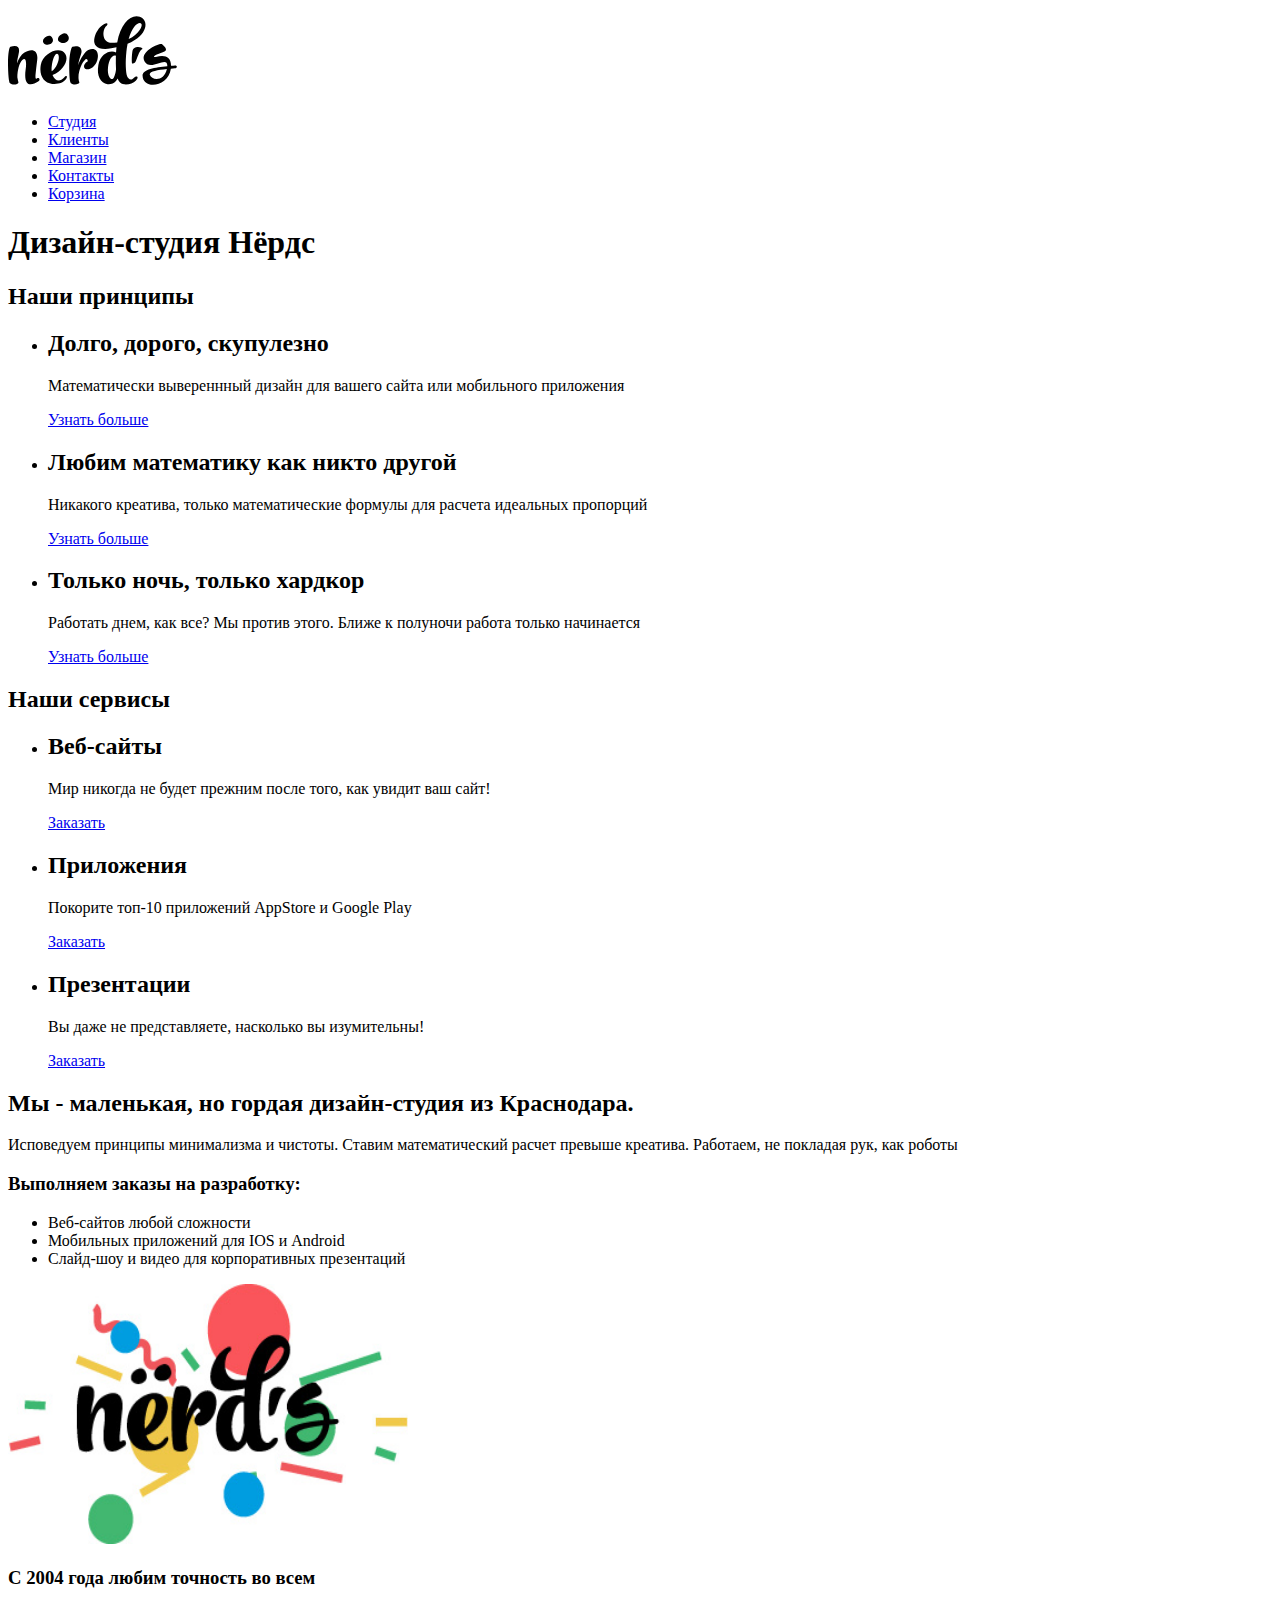
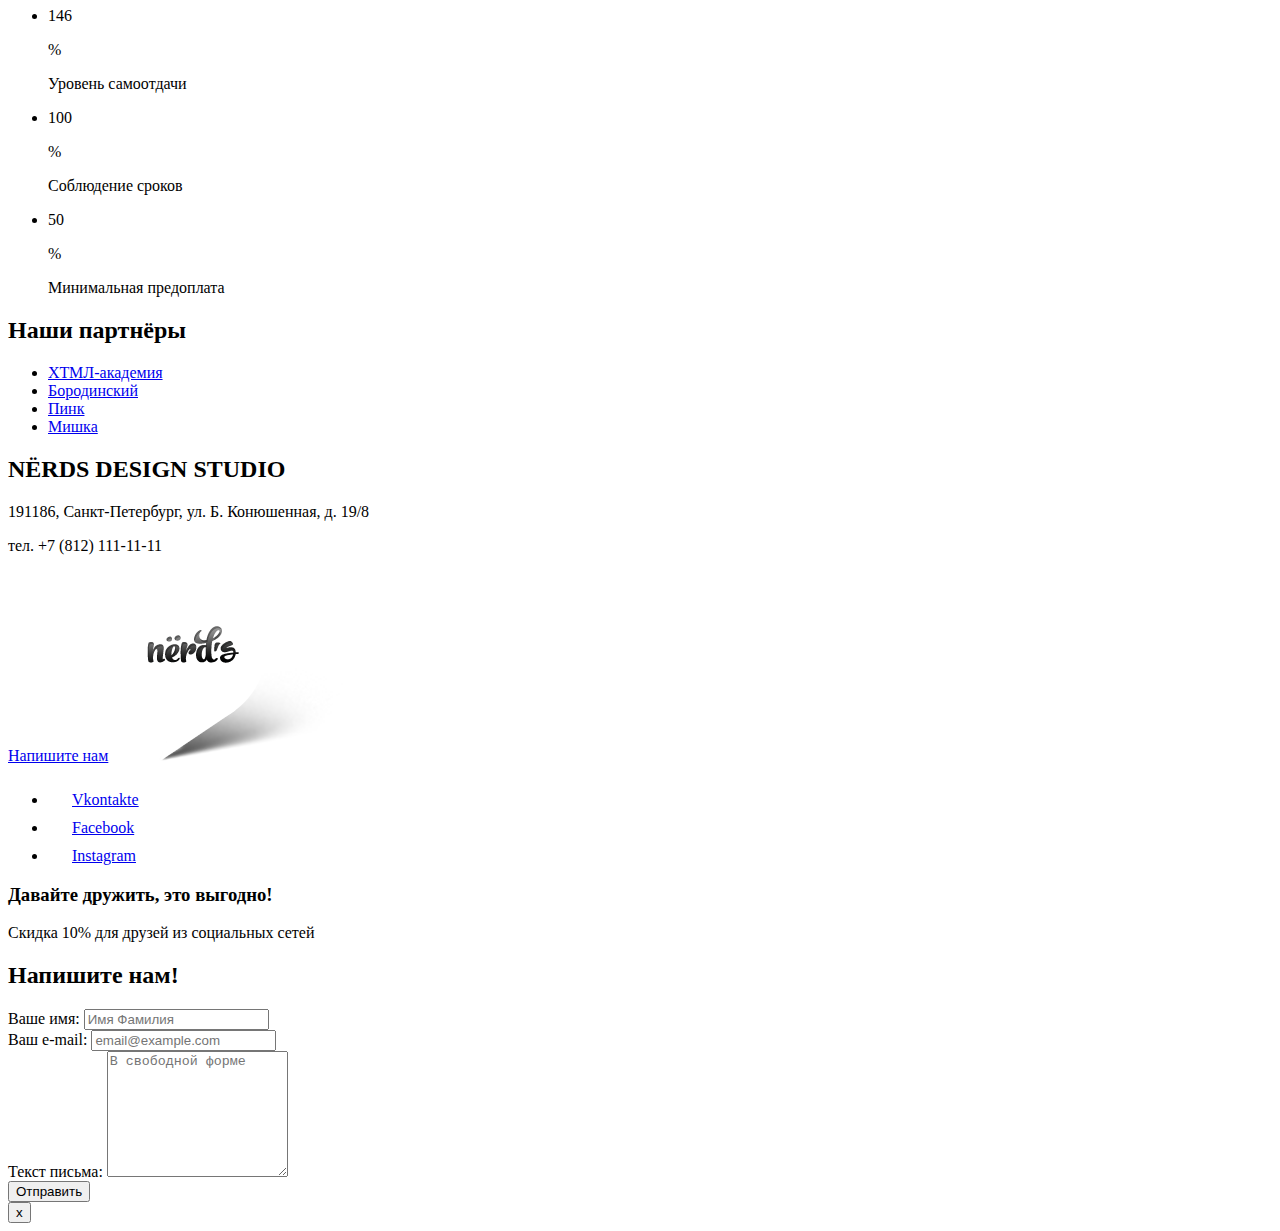
==== source/index.html @ ccac2519 "индекс - хтмл" ====
<!DOCTYPE html>
<html lang="ru">

  <head>
    <meta charset="utf-8">
    <title>Nerds</title>
    <link rel="preconnect" href="https://fonts.gstatic.com">
    <link href="https://fonts.googleapis.com/css2?family=Roboto:wght@400;700&display=swap" rel="stylesheet">

    <!--     <link href="css/normalize.css" rel="stylesheet">
    <link href="css/style.css" rel="stylesheet">  -->
  </head>

  <body>
    <header class="main-header">
      <a class="main-logo">
        <img src="img/svg/nerds-logo.svg" width="169" height="85" alt="Логотип «Техномарт»">
      </a>
      <nav>
        <ul class="site-navigation">
          <li>
            <a href="#">Студия</a>
          </li>
          <li>
            <a href="#">Клиенты</a>
          </li>
          <li>
            <a href="catalog.html">Магазин</a>
          </li>
          <li>
            <a href="#">Контакты</a>
          </li>
          <li>
            <a href="#">Корзина</a>
          </li>
        </ul>
      </nav>
    </header>

    <main>
      <h1 class="visually-hidden">Дизайн-студия Нёрдс</h1>

      <section class="main-info-slider">
        <h2 class="visually-hidden">Наши принципы</h2>
        <ul>
          <li>
            <h2>Долго, дорого, скупулезно</h2>
            <p>Математически вывереннный дизайн для вашего сайта или мобильного приложения</p>
            <a href="#" class="button">Узнать больше</a>
          </li>
          <li>
            <h2>Любим математику как никто другой</h2>
            <p>Никакого креатива, только математические формулы для расчета идеальных пропорций</p>
            <a href="#" class="button">Узнать больше</a>
          </li>
          <li>
            <h2>Только ночь, только хардкор</h2>
            <p>Работать днем, как все? Мы против этого. Ближе к полуночи работа только начинается</p>
            <a href="#" class="button">Узнать больше</a>
          </li>
        </ul>
      </section>

      <section class="services">
        <h2 class="visually-hidden">Наши сервисы</h2>
        <ul class="services-list">
          <li>
            <h2>Веб-сайты</h2>
            <p>Мир никогда не будет прежним после того, как увидит ваш сайт!</p>
            <a href="#">Заказать</a>
          </li>
          <li>
            <h2>Приложения</h2>
            <p>Покорите топ-10 приложений AppStore и Google Play</p>
            <a href="#">Заказать</a>
          </li>
          <li>
            <h2>Презентации</h2>
            <p>Вы даже не представляете, насколько вы изумительны!</p>
            <a href="#">Заказать</a>
          </li>
        </ul>
      </section>

      <section class="about-us">
        <h2>Мы - маленькая, но гордая дизайн-студия из Краснодара.</h2>
        <p>Исповедуем принципы минимализма и чистоты. Ставим математический расчет превыше креатива. Работаем, не
          покладая рук, как роботы</p>
        <h3>Выполняем заказы на разработку:</h3>
        <ul class="about-us-list">
          <li>
            Веб-сайтов любой сложности
          </li>
          <li>
            Мобильных приложений для IOS и Android
          </li>
          <li>
            Слайд-шоу и видео для корпоративных презентаций
          </li>
        </ul>
        <img src="img/nerds-illustration.png" width="400" height="260" alt="Логотип «Нёрдс»">
        <h3>С 2004 года любим точность во всем</h3>
        <ul>
          <li>
            <p>146</p>
            <span>%</span>
            <p>Уровень самоотдачи</p>
          </li>
          <li>
            <p>100</p>
            <span>%</span>
            <p>Соблюдение сроков</p>
          </li>
          <li>
            <p>50</p>
            <span>%</span>
            <p>Минимальная предоплата</p>
          </li>
        </ul>
      </section>

      <section class="partners">
        <h2 class="visually-hidden">Наши партнёры</h2>
        <ul>
          <li>
            <a href="#">ХТМЛ-академия</a>
          </li>
          <li>
            <a href="#">Бородинский</a>
          </li>
          <li>
            <a href="#">Пинк</a>
          </li>
          <li>
            <a href="#">Мишка</a>
          </li>
        </ul>
      </section>

    </main>

    <footer class="main-footer">
      <h2>NЁRDS DESIGN STUDIO </h2>
      <p>191186, Санкт-Петербург, ул. Б. Конюшенная, д. 19/8 </p>
      <p>тел. +7 (812) 111-11-11</p>
      <a href="#" class="button">Напишите нам</a>
      <img src="img/map-marker.png" alt="Мы здесь">
      <ul class="footer-links">
        <li>
          <a class="link-vk" href="#" aria-label="Вконтакте"><img src="img/svg/vk-icon.svg" width="24" height="24"
              alt="Vkontakte"><span class="visually-hidden">Vkontakte</span></a>
        </li>
        <li>
          <a class="link-fb" href="#" aria-label="Фейсбук"><img src="img/svg/fb-icon.svg" width="24" height="24"
              alt="Facebook"><span class="visually-hidden">Facebook</span></a>
        </li>
        <li>
          <a class="link-in" href="#" aria-label="Инстаграмм"><img src="img/svg/insta-icon.svg" width="24" height="24"
              alt="Instagram"><span class="visually-hidden">Instagram</span></a>
        </li>
      </ul>
      <h3>Давайте дружить, это выгодно!</h3>
      <p>Скидка 10% для друзей из социальных сетей</p>
    </footer>

    <section class="modal write-us">
      <h2 class="visually-hidden">Напишите нам!</h2>
      <form action="#" method="post">
        <div class="write-us-form">
          <div class="write-us-field">
            <label for="field-name">Ваше имя:</label>
            <input type="text" id="field-name" name="your_name" placeholder="Имя Фамилия" required>
          </div>
          <div class="write-us-field">
            <label for="field-email">Ваш e-mail:</label>
            <input type="text" id="field-email" name="your_email" placeholder="email@example.com" required>
          </div>
          <div class="write-us-field-3">
            <label for="field-comment">Текст письма:</label>
            <textarea name="field-comment" id="field-comment" rows="8" placeholder="В свободной форме"></textarea>
          </div>
          <div class="write-us-bottom">
            <button class="button" type="submit">Отправить</button>
          </div>
        </div>
      </form>
      <button class="button-close" type="button" aria-label="Закрыть">x</button>
    </section>

  </body>

</html>
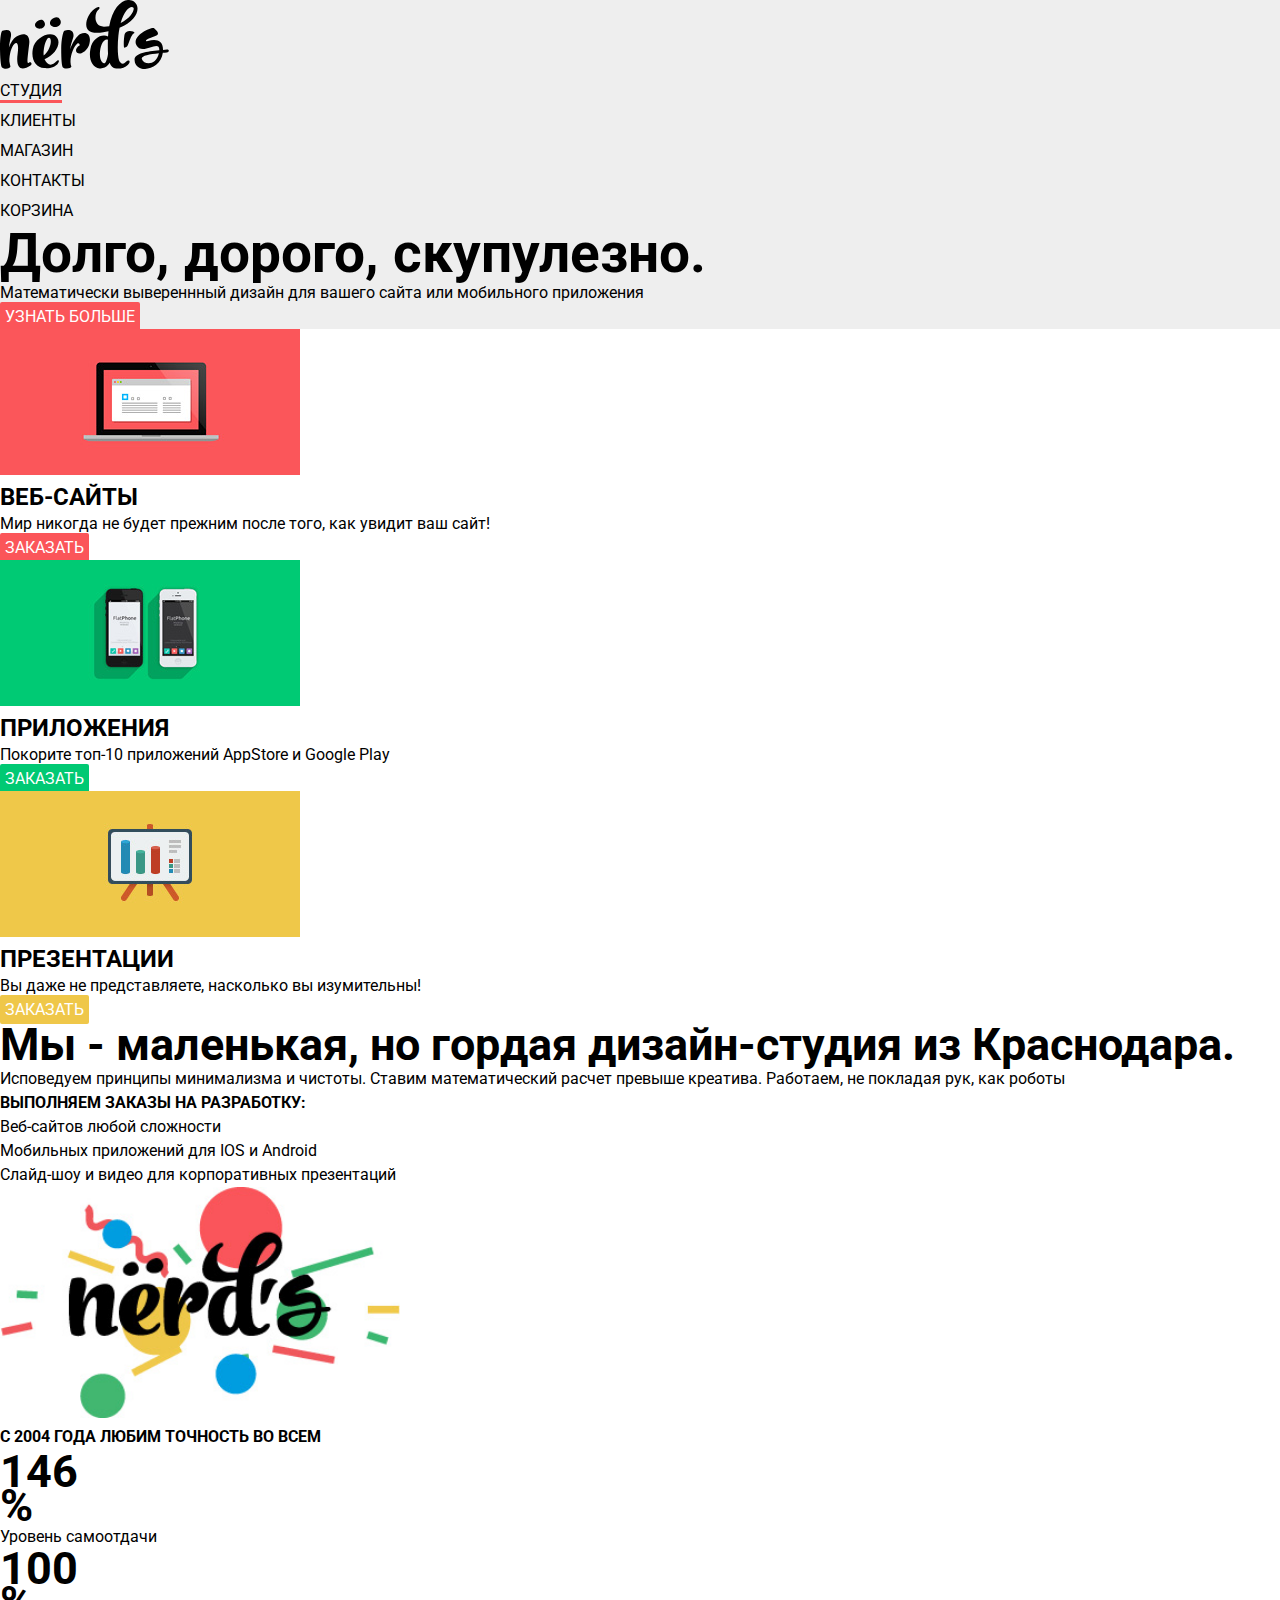
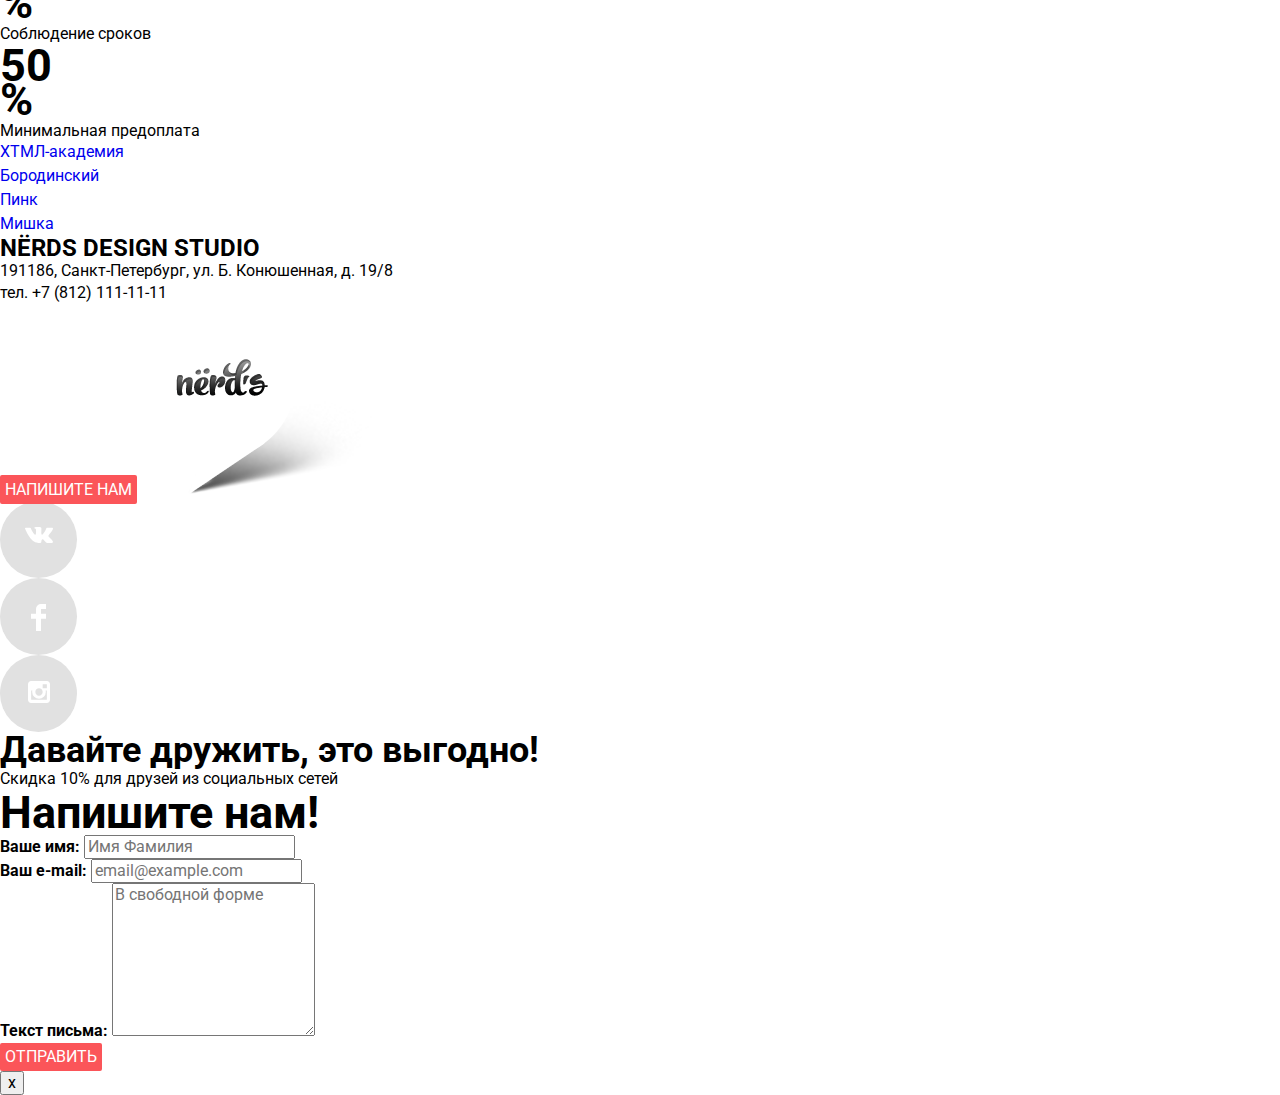
==== commit 431b8f36: "шрифты" ====
--- a/source/index.html
+++ b/source/index.html
@@ -7,19 +7,19 @@
     <link rel="preconnect" href="https://fonts.gstatic.com">
     <link href="https://fonts.googleapis.com/css2?family=Roboto:wght@400;700&display=swap" rel="stylesheet">
 
-    <!--     <link href="css/normalize.css" rel="stylesheet">
-    <link href="css/style.css" rel="stylesheet">  -->
+    <link href="css/normalize.css" rel="stylesheet">
+    <link href="css/style.css" rel="stylesheet">
   </head>
 
   <body>
     <header class="main-header">
-      <a class="main-logo">
-        <img src="img/svg/nerds-logo.svg" width="169" height="85" alt="Логотип «Техномарт»">
+      <a class="main-logo" href="#">
+        <img src="img/svg/nerds-logo.svg" width="169" height="85" alt="Логотип Нёрдс">
       </a>
       <nav>
         <ul class="site-navigation">
           <li>
-            <a href="#">Студия</a>
+            <a class="main-page" href="#">Студия</a>
           </li>
           <li>
             <a href="#">Клиенты</a>
@@ -42,19 +42,19 @@
 
       <section class="main-info-slider">
         <h2 class="visually-hidden">Наши принципы</h2>
-        <ul>
-          <li>
-            <h2>Долго, дорого, скупулезно</h2>
+        <ul class="slider-list">
+          <li class="slide-1">
+            <h3>Долго, дорого, скупулезно.</h3>
             <p>Математически вывереннный дизайн для вашего сайта или мобильного приложения</p>
             <a href="#" class="button">Узнать больше</a>
           </li>
-          <li>
-            <h2>Любим математику как никто другой</h2>
+          <li class="slide-2">
+            <h3>Любим математику как никто другой</h3>
             <p>Никакого креатива, только математические формулы для расчета идеальных пропорций</p>
             <a href="#" class="button">Узнать больше</a>
           </li>
-          <li>
-            <h2>Только ночь, только хардкор</h2>
+          <li class="slide-3">
+            <h3>Только ночь, только хардкор</h3>
             <p>Работать днем, как все? Мы против этого. Ближе к полуночи работа только начинается</p>
             <a href="#" class="button">Узнать больше</a>
           </li>
@@ -65,19 +65,22 @@
         <h2 class="visually-hidden">Наши сервисы</h2>
         <ul class="services-list">
           <li>
-            <h2>Веб-сайты</h2>
+            <img src="img/illustration-red.png" width="300" height="146" alt="Веб-сайты">
+            <h3>Веб-сайты</h3>
             <p>Мир никогда не будет прежним после того, как увидит ваш сайт!</p>
-            <a href="#">Заказать</a>
+            <a class="button" href="#">Заказать</a>
           </li>
           <li>
-            <h2>Приложения</h2>
+            <img src="img/illustration-green.png" width="300" height="146" alt="Приложения">
+            <h3>Приложения</h3>
             <p>Покорите топ-10 приложений AppStore и Google Play</p>
-            <a href="#">Заказать</a>
+            <a class="button button-green" href="#">Заказать</a>
           </li>
           <li>
-            <h2>Презентации</h2>
+            <img src="img/illustration-yellow.png" width="300" height="146" alt="Презентации">
+            <h3>Презентации</h3>
             <p>Вы даже не представляете, насколько вы изумительны!</p>
-            <a href="#">Заказать</a>
+            <a class="button button-yellow" href="#">Заказать</a>
           </li>
         </ul>
       </section>
@@ -100,19 +103,19 @@
         </ul>
         <img src="img/nerds-illustration.png" width="400" height="260" alt="Логотип «Нёрдс»">
         <h3>С 2004 года любим точность во всем</h3>
-        <ul>
+        <ul class="principles">
           <li>
-            <p>146</p>
+            <h4>146</h4>
             <span>%</span>
             <p>Уровень самоотдачи</p>
           </li>
           <li>
-            <p>100</p>
+            <h4>100</h4>
             <span>%</span>
             <p>Соблюдение сроков</p>
           </li>
           <li>
-            <p>50</p>
+            <h4>50</h4>
             <span>%</span>
             <p>Минимальная предоплата</p>
           </li>
@@ -121,7 +124,7 @@
 
       <section class="partners">
         <h2 class="visually-hidden">Наши партнёры</h2>
-        <ul>
+        <ul class="partners-list">
           <li>
             <a href="#">ХТМЛ-академия</a>
           </li>
@@ -147,15 +150,15 @@
       <img src="img/map-marker.png" alt="Мы здесь">
       <ul class="footer-links">
         <li>
-          <a class="link-vk" href="#" aria-label="Вконтакте"><img src="img/svg/vk-icon.svg" width="24" height="24"
+          <a class="link-vk" href="#" aria-label="Вконтакте"><img src="img/svg/vk-icon.svg" width="28" height="16"
               alt="Vkontakte"><span class="visually-hidden">Vkontakte</span></a>
         </li>
         <li>
-          <a class="link-fb" href="#" aria-label="Фейсбук"><img src="img/svg/fb-icon.svg" width="24" height="24"
+          <a class="link-fb" href="#" aria-label="Фейсбук"><img src="img/svg/fb-icon.svg" width="15" height="23"
               alt="Facebook"><span class="visually-hidden">Facebook</span></a>
         </li>
         <li>
-          <a class="link-in" href="#" aria-label="Инстаграмм"><img src="img/svg/insta-icon.svg" width="24" height="24"
+          <a class="link-in" href="#" aria-label="Инстаграмм"><img src="img/svg/insta-icon.svg" width="22" height="22"
               alt="Instagram"><span class="visually-hidden">Instagram</span></a>
         </li>
       </ul>
@@ -164,7 +167,7 @@
     </footer>
 
     <section class="modal write-us">
-      <h2 class="visually-hidden">Напишите нам!</h2>
+      <h2>Напишите нам!</h2>
       <form action="#" method="post">
         <div class="write-us-form">
           <div class="write-us-field">
--- a/source/css/style.css
+++ b/source/css/style.css
@@ -0,0 +1,311 @@
+body {
+  margin: 0;
+  padding: 0;
+
+  font-family: "Roboto", Arial, sans-serif;
+  font-weight: normal;
+  font-size: 16px;
+  line-height: 24px;
+  color: #000000;
+
+  background-color: #ffffff;
+}
+
+a {
+  text-decoration: none;
+}
+
+img {
+  max-width: 100%;
+  height: auto;
+}
+
+ul,
+li,
+h1,
+h2,
+h3,
+h4,
+p {
+  margin: 0;
+  padding: 0;
+  /* ибо в жопу  */
+}
+
+.button {
+  font: inherit;
+  font-size: 16px;
+  line-height: 18px;
+  text-align: center;
+  vertical-align: middle;
+  text-transform: uppercase;
+
+  color: #ffffff;
+  background-color: #fb5559;
+
+  border: none;
+  border-radius: 2px;
+  cursor: pointer;
+
+  padding: 5px; /* якорь: убрать? */
+}
+
+.button-green {
+  background-color: #00c973;
+}
+
+.button-yellow {
+  background-color: #efc749;
+}
+
+.visually-hidden:not(:focus):not(:active),
+input[type="checkbox"].visually-hidden,
+input[type="radio"].visually-hidden {
+  position: absolute;
+
+  width: 1px;
+  height: 1px;
+  margin: -1px;
+  padding: 0;
+  overflow: hidden;
+
+  white-space: nowrap;
+
+  border: 0;
+
+  clip: rect(0 0 0 0);
+  clip-path: inset(100%);
+}
+
+/* header */
+
+.main-header,
+.main-info-slider {
+  background-color: #eeeeee;
+}
+
+.site-navigation {
+  /* font-weight: bold; */
+  line-height: 30px;
+  text-transform: uppercase;
+
+  list-style: none;
+}
+
+.main-page {
+  border-bottom: 3px solid #fb565a;
+}
+
+.catalog-page {
+  border-bottom: 3px solid #fb565a;
+}
+
+.site-navigation a {
+  color: #000000;
+}
+
+.site-navigation a:hover {
+  color: #fb565a;
+}
+
+.site-navigation a:active {
+  color: #a6a6a6;
+}
+
+.site-navigation a:focus {
+  outline: none;
+  border-bottom: 3px solid #fb565a;
+}
+
+/* end header */
+
+/* slider */
+
+.slider-list li {
+  text-align: left;
+}
+
+.main-info-slider h3,
+.slider-list h3 {
+  font-size: 55px;
+  line-height: 55px;
+  /*  font-weight: medium; */
+}
+
+.slide-2,
+.slide-3 {
+  display: none;
+}
+
+/* end slider */
+
+/* services */
+
+.services h3 {
+  font-size: 24px;
+  line-height: 30px;
+  font-weight: bold;
+  text-transform: uppercase;
+}
+
+/* end services */
+
+/* about-us */
+
+.about-us h2 {
+  font-size: 45px;
+  line-height: 45px;
+}
+
+.about-us h3 {
+  font-size: 16px;
+  line-height: 24px;
+  font-weight: bold;
+  text-transform: uppercase;
+}
+
+.principles h4 {
+  font-size: 45px;
+  line-height: 45px;
+  font-weight: bold;
+}
+
+.principles span {
+  font-size: 45px;
+  /* line-height: 45px; */
+  font-weight: bold;
+}
+
+.principles p {
+  line-height: 18px;
+}
+
+/* end about-us */
+
+/* partners */
+
+/* end partners */
+
+/* catalog */
+
+.catalog h1 {
+  font-size: 45px;
+  line-height: 45px;
+}
+
+/* filter */
+
+.filter legend {
+  font-size: 18px;
+  line-height: 30px;
+  font-weight: bold;
+  text-transform: uppercase;
+}
+
+.filter label {
+  font-size: 18px;
+  line-height: 20px;
+}
+
+.sorting h2 {
+  font-size: 18px;
+  line-height: 18px;
+  font-weight: bold;
+  text-transform: uppercase;
+}
+
+.sorting li {
+  font-size: 14px;
+  line-height: 18px;
+  text-transform: uppercase;
+}
+
+.sorting a {
+  color: #b2b2b2;
+}
+
+.sorting a:hover {
+  color: #666666;
+}
+
+.sorting a:active,
+.sorting a:focus {
+  outline: none;
+  color: #000000;
+}
+
+/* end filter */
+
+/* samples */
+
+.samples h3 {
+  font-size: 18px;
+  line-height: 30px;
+  text-transform: uppercase;
+}
+
+.samples p {
+  font-size: 16px;
+  line-height: 18px;
+
+  color: #b2b2b2;
+}
+
+/* end samples */
+
+.pages-list {
+  font-size: 18px;
+  line-height: 30px;
+  text-transform: uppercase;
+}
+
+/* end catalog */
+
+/* footer */
+
+.main-footer h3 {
+  font-size: 36px;
+  line-height: 36px;
+  font-weight: bold;
+}
+
+.main-footer p {
+  font-size: 16px;
+  line-height: 22px;
+}
+
+.footer-links a {
+  display: block;
+  width: 77px;
+  height: 77px;
+  border-radius: 50%;
+
+  text-align: center;
+
+  background-color: #e1e1e1;
+}
+
+.footer-links img {
+  margin-top: 26px;
+}
+/* end footer */
+
+/* modal */
+
+.write-us h2 {
+  font-size: 45px;
+  line-height: 45px;
+}
+
+.write-us label {
+  font-size: 16px;
+  line-height: 18px;
+  font-weight: bold;
+}
+
+.write-us input {
+  font-size: 16px;
+  line-height: 18px;
+}
+
+/* end modal */
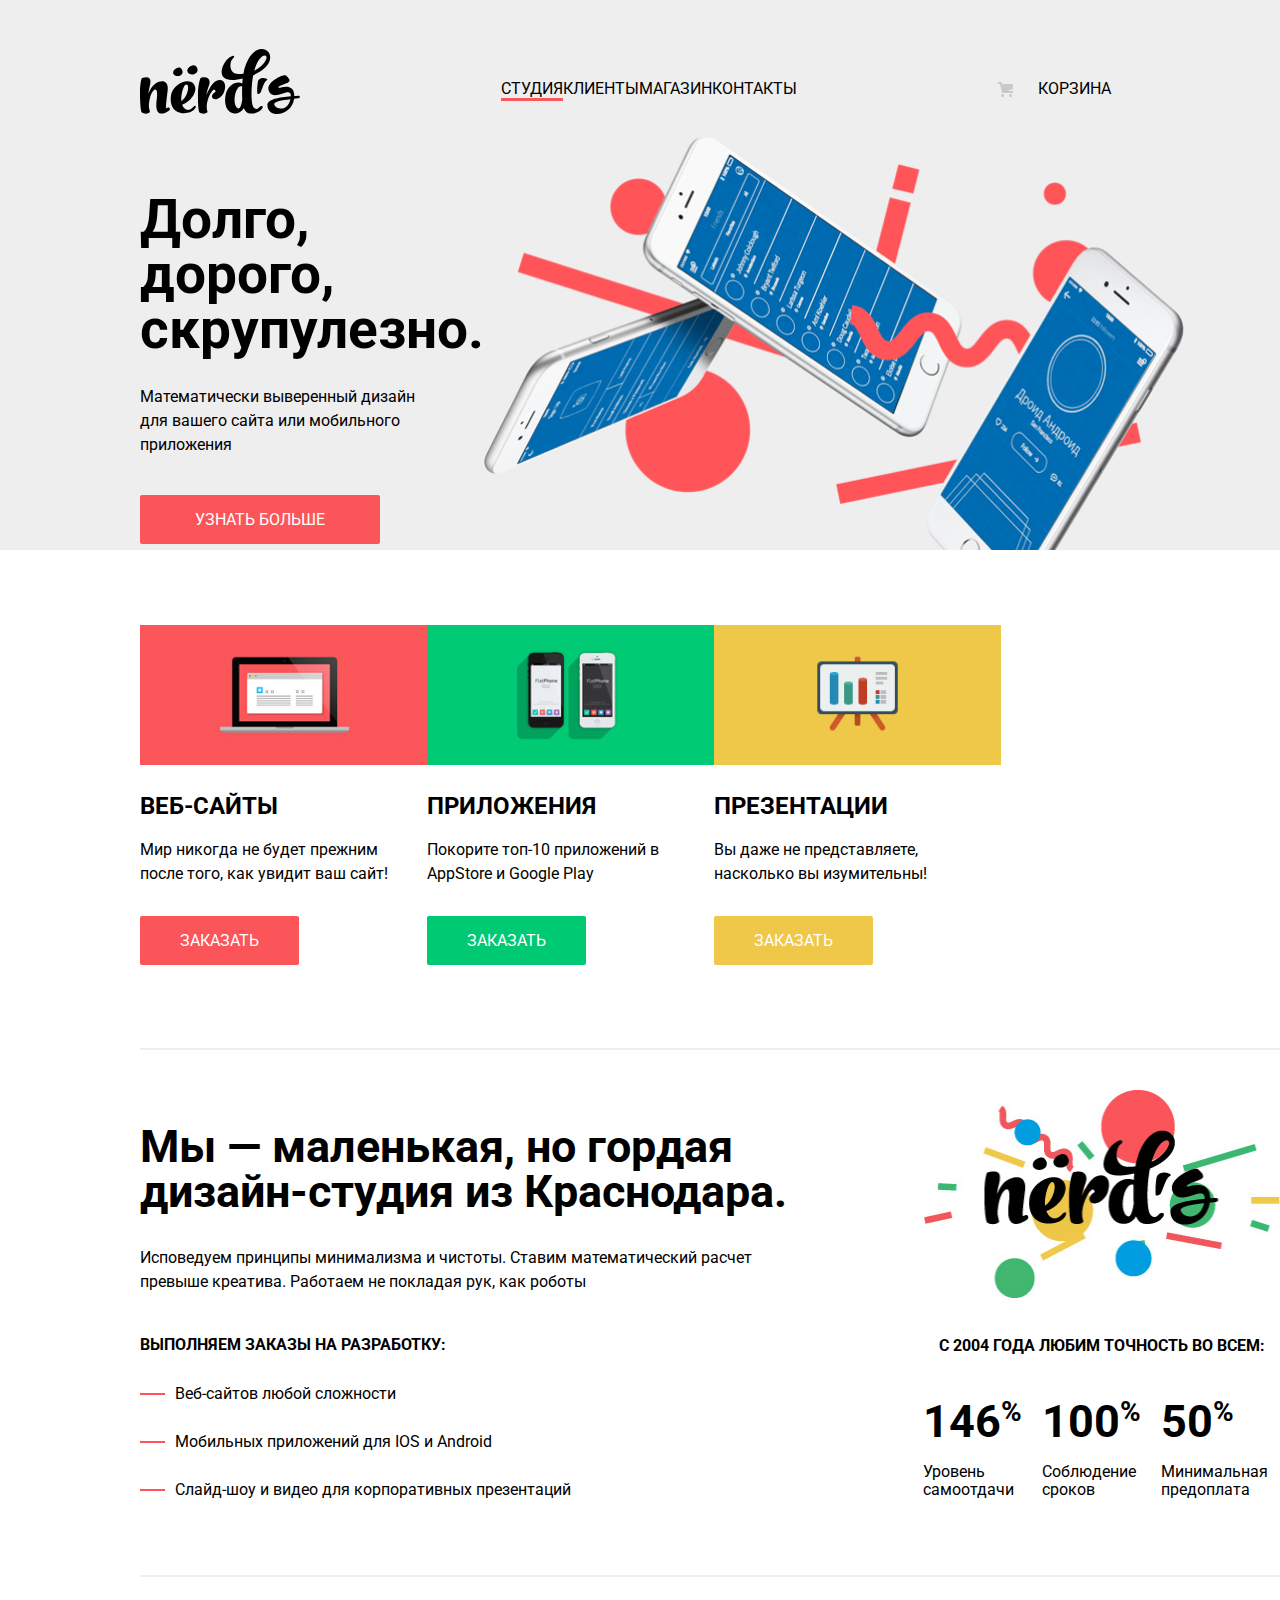
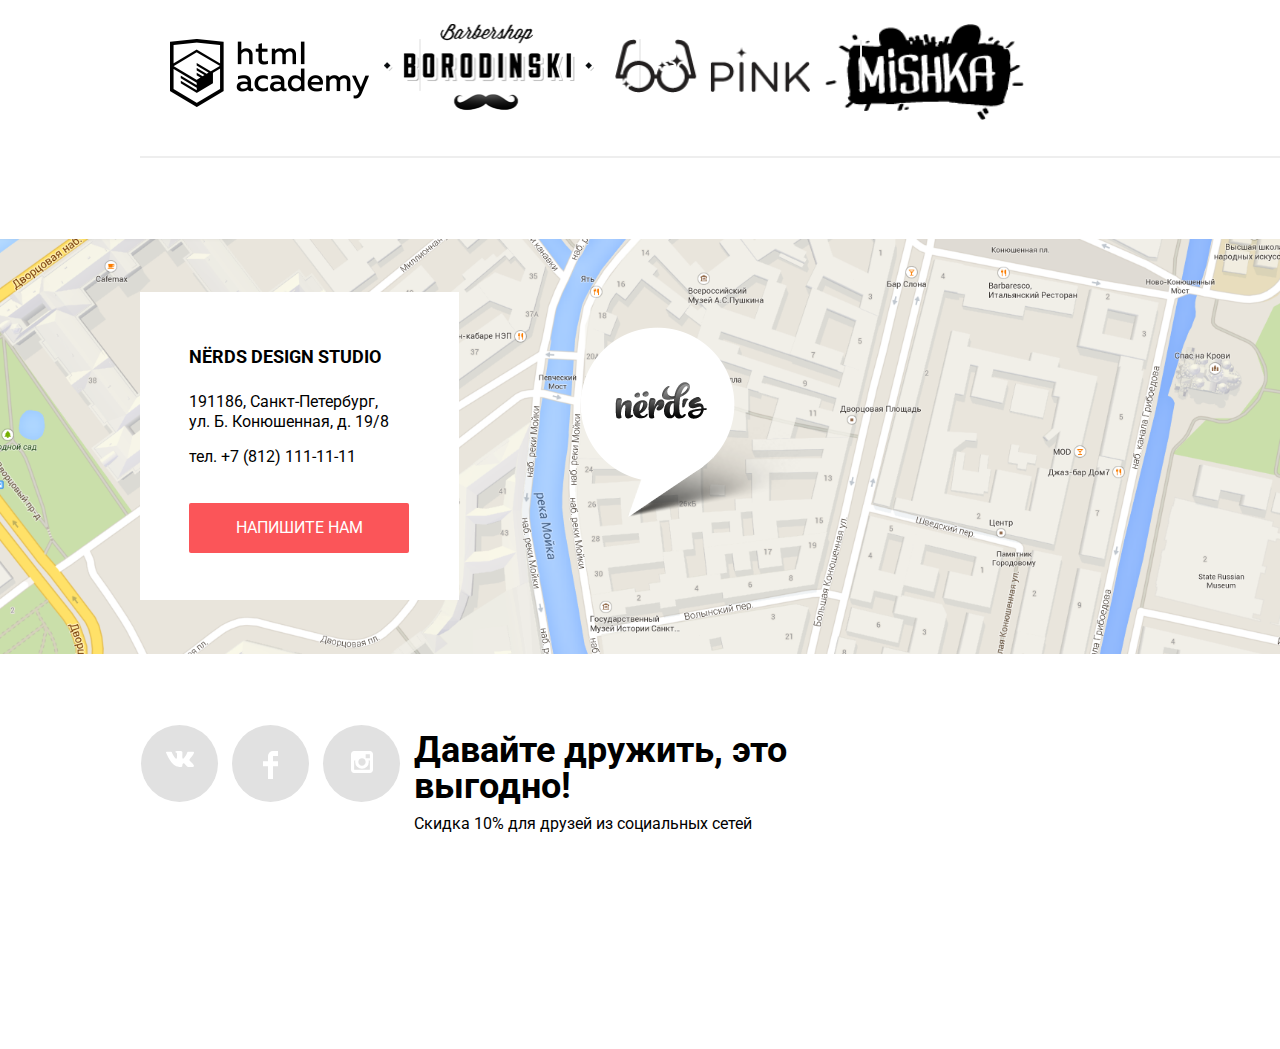
==== commit fb1d59ff: "окончание индекса, модалка, немного скрипта" ====
--- a/source/index.html
+++ b/source/index.html
@@ -12,10 +12,15 @@
   </head>
 
   <body>
-    <header class="main-header">
-      <a class="main-logo" href="#">
-        <img src="img/svg/nerds-logo.svg" width="169" height="85" alt="Логотип Нёрдс">
-      </a>
+    <header class="main-header container">
+      <span class="main-logo">
+        <svg xmlns="http://www.w3.org/2000/svg" width="160" height="65" viewBox="0 0 160 65">
+          <path
+            d="M157.936 49.374c-1.235.161-2.523.271-3.757.377v.056c-2.415 17.364-26.188 20.231-26.779 6.599-.269-6.167 11.593-7.95 23.398-9.088.429-11.09-15.901 5.667-21.608-4.601-5.019-9.025 14.632-17.938 16.728-16.102 6.438 5.636 3.404 6.618-1.379 8.335-9.49 3.41-5.791 4.107-4.511 3.726 7.569-2.253 14.366-1.04 14.312 8.317 1.288-.107 2.522-.163 3.757-.271 2.306-.215 2.467 2.435-.161 2.652zm-7.514.756c-9.124 1.028-17.013 2.436-16.153 5.355 1.716 5.573 13.577 6.818 16.153-5.355zM117.678 44.918c-.682-.037-.703-6.038.112-11.688 1.005-6.951 11.935-3.357 9.093-1.906-2.975 1.52-4.429 8.718-6.266 12.087-.635 1.161-2.605 1.526-2.939 1.507zM42.105 21.002c2.376 4.866-4.937 8.171-8.292 4.521-1.398-1.555-.755-4.56 2.636-6.193 1.697-.836 4.073-1.596 5.656 1.672zM57.062 18.861c2.585 5.297-5.38 8.896-9.031 4.922-1.522-1.695-.823-4.963 2.873-6.742 1.846-.911 4.432-1.736 6.158 1.82zM28.883 61.666c-7.919 5.338-14.219 4.159-12.212-10.848 1.45-10.904-.948-11.521-3.122-9.442-2.845 2.697-4.628 9.723-4.684 16.412a50.98 50.98 0 0 0 1.004 4.776c.334 1.63-4.907 3.315-7.974 1.011C.837 62.79 0 54.865 0 44.131c0-8.824 1.171-14.895 2.23-15.175 8.029-2.191 9.312 1.348 7.583 7.981a47.637 47.637 0 0 0-1.395 7.924c1.673-4.664 4.071-8.485 6.803-10.173 7.416-4.664 13.605-2.473 12.434 6.801-2.007 16.58-2.174 18.827-.39 17.535 2.231-1.574 3.68 1.238 1.618 2.642zM54.982 59.59c-2.175 3.484-7.806 5.171-13.216 4.552-7.75-.843-12.545-7.756-10.705-18.097 2.008-11.185 18.065-18.322 23.196-10.341 3.735 5.789-2.175 16.017-11.597 19.783l-.502.168c1.951 5.171 6.579 7.476 11.039 2.36 2.119-2.36 3.624-1.348 1.785 1.575zm-13.605-7.418c5.855-4.159 7.806-13.32 6.189-15.905-1.728-2.697-5.074 1.517-6.245 11.746-.111 1.461-.111 2.865.056 4.159zM83.091 44.992c-1.597 2.507-3.903 4.384-5.966 5.059-2.398.73-5.185.056-5.185-2.698 0-1.011.892-3.372 3.624-4.721-.168-1.911-1.394-2.417-2.286-1.686-3.345 2.586-7.417 12.25-6.356 19.221.055.168.055.337.055.506.168.617.335 1.237.558 1.854.557 1.574-4.907 3.316-7.973.956-1.059-.788-1.617-6.97-1.617-17.704 0-8.824 1.951-16.636 3.011-16.917 6.412-1.743 10.147 1.292 8.14 7.249-1.171 3.373-2.23 6.801-2.843 10.399 2.453-6.688 6.523-12.872 9.812-14.501 5.856-2.923 10.092.956 8.867 7.813-.056.11-.112.393-.112.449-.056.562-.566 2.302-.39 1.741-.516 1.645-.892 2.277-1.339 2.98z" />
+          <path
+            d="M113.207 26.161a86.988 86.988 0 0 0-1.115 7.531c-1.059 10.06-.612 18.996.613 22.986.726 2.137 3.457 4.946 6.078 2.023 2.843-3.203 5.967-1.349 2.174 2.416-2.34 2.305-6.689 3.878-11.039 3.428-3.123-.393-5.018-2.415-6.134-5.505-.444.898-.947 1.685-1.56 2.302-2.119 2.193-4.685 3.43-7.974 3.092-6.637-.73-10.538-7.923-8.699-18.153 1.952-10.791 11.319-14.725 16.728-11.857.112-1.349.223-2.699.335-4.104.055-.281.055-.562.11-.843a96.962 96.962 0 0 1-4.962.956C73.787 34.423 82.04 14.864 87.894 9.75c6.636-5.733 7.36-1.855 5.297-.562-3.68 2.36-5.297 15.905 5.241 15.905 1.729 0 3.346-.112 4.962-.281C106.685 6.49 116.665-2.391 124.75.532c8.976 3.26 8.029 17.535-11.543 25.629zm-10.928 24.393c-.224-3.542-.224-7.532-.167-11.636 0-.506.056-1.011.056-1.461-3.346-1.518-6.635 3.653-7.473 10.792-.946 8.373 2.788 12.813 4.908 10.791 1.617-1.631 2.453-6.803 2.676-8.486zm24.086-43.165c-1.784-2.642-8.307.562-12.098 14.332 9.535-4.554 13.326-12.422 12.098-14.332z" />
+        </svg>
+      </span>
       <nav>
         <ul class="site-navigation">
           <li>
@@ -40,28 +45,37 @@
     <main>
       <h1 class="visually-hidden">Дизайн-студия Нёрдс</h1>
 
-      <section class="main-info-slider">
+      <section class="main-info-slider container">
         <h2 class="visually-hidden">Наши принципы</h2>
         <ul class="slider-list">
           <li class="slide-1">
-            <h3>Долго, дорого, скупулезно.</h3>
-            <p>Математически вывереннный дизайн для вашего сайта или мобильного приложения</p>
-            <a href="#" class="button">Узнать больше</a>
+            <div class="slide-info">
+              <h3>Долго, дорого, скрупулезно.</h3>
+              <p>Математически выверенный дизайн<br> для вашего сайта или мобильного приложения</p>
+              <a href="#" class="button">Узнать больше</a>
+            </div>
+            <img src="img/slide1.png" width="706" height="414" alt="Слайд-1">
           </li>
           <li class="slide-2">
-            <h3>Любим математику как никто другой</h3>
-            <p>Никакого креатива, только математические формулы для расчета идеальных пропорций</p>
-            <a href="#" class="button">Узнать больше</a>
+            <div class="slide-info">
+              <h3>Любим математику как никто другой</h3>
+              <p>Никакого креатива, только математические формулы <br>для расчета идеальных пропорций</p>
+              <a href="#" class="button">Узнать больше</a>
+            </div>
+            <img src="img/slide2.png" width="706" height="414" alt="Слайд-2">
           </li>
           <li class="slide-3">
-            <h3>Только ночь, только хардкор</h3>
-            <p>Работать днем, как все? Мы против этого. Ближе к полуночи работа только начинается</p>
-            <a href="#" class="button">Узнать больше</a>
-          </li>
-        </ul>
-      </section>
-
-      <section class="services">
+            <div class="slide-info">
+              <h3>Только ночь, только хардкор</h3>
+              <p>Работать днем, как все? Мы против этого. <br> Ближе к полуночи работа только начинается</p>
+              <a href="#" class="button">Узнать больше</a>
+            </div>
+            <img src="img/slide3.png" width="706" height="414" alt="Слайд-2">
+          </li>
+        </ul>
+      </section>
+
+      <section class="services container">
         <h2 class="visually-hidden">Наши сервисы</h2>
         <ul class="services-list">
           <li>
@@ -73,7 +87,7 @@
           <li>
             <img src="img/illustration-green.png" width="300" height="146" alt="Приложения">
             <h3>Приложения</h3>
-            <p>Покорите топ-10 приложений AppStore и Google Play</p>
+            <p>Покорите топ-10 приложений в AppStore и Google Play</p>
             <a class="button button-green" href="#">Заказать</a>
           </li>
           <li>
@@ -85,111 +99,142 @@
         </ul>
       </section>
 
-      <section class="about-us">
-        <h2>Мы - маленькая, но гордая дизайн-студия из Краснодара.</h2>
-        <p>Исповедуем принципы минимализма и чистоты. Ставим математический расчет превыше креатива. Работаем, не
-          покладая рук, как роботы</p>
-        <h3>Выполняем заказы на разработку:</h3>
-        <ul class="about-us-list">
-          <li>
-            Веб-сайтов любой сложности
-          </li>
-          <li>
-            Мобильных приложений для IOS и Android
-          </li>
-          <li>
-            Слайд-шоу и видео для корпоративных презентаций
-          </li>
-        </ul>
-        <img src="img/nerds-illustration.png" width="400" height="260" alt="Логотип «Нёрдс»">
-        <h3>С 2004 года любим точность во всем</h3>
-        <ul class="principles">
-          <li>
-            <h4>146</h4>
-            <span>%</span>
-            <p>Уровень самоотдачи</p>
-          </li>
-          <li>
-            <h4>100</h4>
-            <span>%</span>
-            <p>Соблюдение сроков</p>
-          </li>
-          <li>
-            <h4>50</h4>
-            <span>%</span>
-            <p>Минимальная предоплата</p>
-          </li>
-        </ul>
-      </section>
-
-      <section class="partners">
+      <section class="about-us container">
+        <div class="about-us-info">
+          <h2>Мы &#8212; маленькая, но гордая дизайн-студия из Краснодара.</h2>
+          <p>Исповедуем принципы минимализма и чистоты. Ставим математический расчет превыше креатива. Работаем не
+            покладая рук, как роботы</p>
+          <h3>Выполняем заказы на разработку:</h3>
+          <ul class="about-us-list">
+            <li>
+              Веб-сайтов любой сложности
+            </li>
+            <li>
+              Мобильных приложений для IOS и Android
+            </li>
+            <li>
+              Слайд-шоу и видео для корпоративных презентаций
+            </li>
+          </ul>
+        </div>
+        <div class="about-us-logo">
+          <img class="about-us-logo" src="img/nerds-illustration.png" width="360" height="208" alt="Логотип «Нёрдс»">
+          <h3>С 2004 года любим точность во всем:</h3>
+          <ul class="principles">
+            <li>
+              <div>
+                <h4>146</h4>
+                <span>%</span>
+              </div>
+              <p>Уровень самоотдачи</p>
+            </li>
+            <li>
+              <div>
+                <h4>100</h4>
+                <span>%</span>
+              </div>
+              <p>Соблюдение сроков</p>
+            </li>
+            <li>
+              <div>
+                <h4>50</h4>
+                <span>%</span>
+              </div>
+              <p>Минимальная предоплата</p>
+            </li>
+          </ul>
+        </div>
+      </section>
+
+      <section class="partners container">
         <h2 class="visually-hidden">Наши партнёры</h2>
         <ul class="partners-list">
-          <li>
-            <a href="#">ХТМЛ-академия</a>
-          </li>
-          <li>
-            <a href="#">Бородинский</a>
-          </li>
-          <li>
-            <a href="#">Пинк</a>
-          </li>
-          <li>
-            <a href="#">Мишка</a>
+          <li class="logo-1">
+            <a href="#">
+              <img src="img/logo-1.png" width="199" height="68" alt="ХТМЛ-академия">
+            </a>
+          </li>
+          <li class="logo-2">
+            <a href="#">
+              <img src="img/logo-2.png" width="210" height="68" alt="Бородинский">
+            </a>
+          </li>
+          <li class="logo-3">
+            <a href="#">
+              <img src="img/logo-3.png" width="195" height="68" alt="Пинк">
+            </a>
+          </li>
+          <li class="logo-4">
+            <a href="#">
+              <img src="img/logo-4.png" width="199" height="68" alt="Мишка">
+            </a>
           </li>
         </ul>
       </section>
 
     </main>
 
-    <footer class="main-footer">
-      <h2>NЁRDS DESIGN STUDIO </h2>
-      <p>191186, Санкт-Петербург, ул. Б. Конюшенная, д. 19/8 </p>
-      <p>тел. +7 (812) 111-11-11</p>
-      <a href="#" class="button">Напишите нам</a>
-      <img src="img/map-marker.png" alt="Мы здесь">
-      <ul class="footer-links">
-        <li>
-          <a class="link-vk" href="#" aria-label="Вконтакте"><img src="img/svg/vk-icon.svg" width="28" height="16"
-              alt="Vkontakte"><span class="visually-hidden">Vkontakte</span></a>
-        </li>
-        <li>
-          <a class="link-fb" href="#" aria-label="Фейсбук"><img src="img/svg/fb-icon.svg" width="15" height="23"
-              alt="Facebook"><span class="visually-hidden">Facebook</span></a>
-        </li>
-        <li>
-          <a class="link-in" href="#" aria-label="Инстаграмм"><img src="img/svg/insta-icon.svg" width="22" height="22"
-              alt="Instagram"><span class="visually-hidden">Instagram</span></a>
-        </li>
-      </ul>
-      <h3>Давайте дружить, это выгодно!</h3>
-      <p>Скидка 10% для друзей из социальных сетей</p>
+    <footer class="main-footer container">
+      <div class="map-info">
+        <img class="map" src="img/map_(1).png" width="1440" height="415" alt="Как добраться">
+        <div class="adress">
+          <h2>NЁRDS DESIGN STUDIO </h2>
+          <p>191186, Санкт-Петербург, <br>
+            ул. Б. Конюшенная, д. 19/8 </p>
+          <a class="footer-phone" href="tel:+78121111111">тел. +7 (812) 111-11-11</a>
+          <a href="#" class="button button-write-us">Напишите нам</a>
+        </div>
+        <img class="marker" src="img/map-marker.png" alt="Мы здесь">
+      </div>
+      <div class="social">
+        <ul class="footer-links">
+          <li>
+            <a class="link-vk" href="#" aria-label="Вконтакте"><img src="img/svg/vk-icon.svg" width="28" height="16"
+                alt="Vkontakte"><span class="visually-hidden">Vkontakte</span></a>
+          </li>
+          <li>
+            <a class="link-fb" href="#" aria-label="Фейсбук"><img src="img/svg/fb-icon.svg" width="15" height="23"
+                alt="Facebook"><span class="visually-hidden">Facebook</span></a>
+          </li>
+          <li>
+            <a class="link-in" href="#" aria-label="Инстаграмм"><img src="img/svg/insta-icon.svg" width="22" height="22"
+                alt="Instagram"><span class="visually-hidden">Instagram</span></a>
+          </li>
+        </ul>
+        <div>
+          <h3>Давайте дружить, это выгодно!</h3>
+          <p>Скидка 10% для друзей из социальных сетей</p>
+        </div>
+      </div>
     </footer>
 
-    <section class="modal write-us">
-      <h2>Напишите нам!</h2>
-      <form action="#" method="post">
-        <div class="write-us-form">
-          <div class="write-us-field">
-            <label for="field-name">Ваше имя:</label>
-            <input type="text" id="field-name" name="your_name" placeholder="Имя Фамилия" required>
+    <section class="modal">
+      <div class="write-us">
+        <h2>Напишите нам</h2>
+        <form action="#" method="post">
+          <div class="write-us-form">
+            <div class="write-us-field">
+              <label for="field-name">Ваше имя:</label>
+              <input type="text" id="field-name" name="your_name" placeholder="Имя Фамилия" required>
+            </div>
+            <div class="write-us-field">
+              <label for="field-email">Ваш e-mail:</label>
+              <input type="text" id="field-email" name="your_email" placeholder="email@example.com" required>
+            </div>
           </div>
-          <div class="write-us-field">
-            <label for="field-email">Ваш e-mail:</label>
-            <input type="text" id="field-email" name="your_email" placeholder="email@example.com" required>
-          </div>
-          <div class="write-us-field-3">
+          <div class="write-us-field write-us-field-3">
             <label for="field-comment">Текст письма:</label>
             <textarea name="field-comment" id="field-comment" rows="8" placeholder="В свободной форме"></textarea>
           </div>
           <div class="write-us-bottom">
             <button class="button" type="submit">Отправить</button>
           </div>
-        </div>
-      </form>
-      <button class="button-close" type="button" aria-label="Закрыть">x</button>
+        </form>
+        <button class="button-close" type="button" aria-label="Закрыть">x</button>
+      </div>
     </section>
 
+    <!-- <script src="js/popups.js"></script> -->
   </body>
 
 </html>--- a/source/css/style.css
+++ b/source/css/style.css
@@ -29,7 +29,27 @@
 p {
   margin: 0;
   padding: 0;
+  list-style: none;
   /* ибо в жопу  */
+}
+
+.visually-hidden:not(:focus):not(:active),
+input[type="checkbox"].visually-hidden,
+input[type="radio"].visually-hidden {
+  position: absolute;
+
+  width: 1px;
+  height: 1px;
+  margin: -1px;
+  padding: 0;
+  overflow: hidden;
+
+  white-space: nowrap;
+
+  border: 0;
+
+  clip: rect(0 0 0 0);
+  clip-path: inset(100%);
 }
 
 .button {
@@ -47,7 +67,7 @@
   border-radius: 2px;
   cursor: pointer;
 
-  padding: 5px; /* якорь: убрать? */
+  padding: 15px 55px; /* якорь: убрать? */
 }
 
 .button-green {
@@ -58,23 +78,36 @@
   background-color: #efc749;
 }
 
-.visually-hidden:not(:focus):not(:active),
-input[type="checkbox"].visually-hidden,
-input[type="radio"].visually-hidden {
-  position: absolute;
-
-  width: 1px;
-  height: 1px;
-  margin: -1px;
-  padding: 0;
-  overflow: hidden;
-
-  white-space: nowrap;
-
-  border: 0;
-
-  clip: rect(0 0 0 0);
-  clip-path: inset(100%);
+.button:hover {
+  background-color: #e74246;
+}
+
+.button:active {
+  color: #e37375;
+  background-color: #d7363a;
+}
+
+.button-green:hover {
+  background-color: #00bc6b;
+}
+
+.button-green:active {
+  color: #4dc491;
+  background-color: #00aa61;
+}
+
+.button-yellow:hover {
+  background-color: #eab434;
+}
+
+.button-yellow:active {
+  color: #edc165;
+  background-color: #e5a722;
+}
+
+.container {
+  /*   max-width: 1440px; */
+  margin: 0 auto;
 }
 
 /* header */
@@ -84,8 +117,35 @@
   background-color: #eeeeee;
 }
 
+.main-header {
+  display: flex;
+  justify-content: space-between;
+
+  padding: 49px 140px 15px 140px;
+}
+
+.main-logo {
+  margin-right: 201px;
+}
+
+.main-logo:hover path {
+  fill: #fb565a;
+}
+
+.main-logo:active path {
+  fill: #a6a6a6;
+}
+
+.main-header nav {
+  margin-top: 25px;
+  margin-right: 80px;
+  width: 100%;
+}
+
 .site-navigation {
-  /* font-weight: bold; */
+  display: flex;
+  justify-content: space-between;
+
   line-height: 30px;
   text-transform: uppercase;
 
@@ -117,29 +177,83 @@
   border-bottom: 3px solid #fb565a;
 }
 
+.site-navigation li:last-child {
+  display: block;
+  position: relative;
+
+  margin-left: 201px;
+  padding-left: 40px;
+}
+
+.site-navigation li:last-child::before {
+  content: "";
+
+  position: absolute;
+  top: 8px;
+  left: 0;
+  width: 19px;
+  height: 19px;
+
+  background: url("../img/svg/cart-icon.svg") no-repeat;
+  opacity: 0.5;
+}
+
+.site-navigation li:last-child:hover::before {
+  opacity: 1;
+}
+
 /* end header */
 
 /* slider */
+
+.main-info-slider {
+  margin-bottom: 75px;
+  padding-left: 140px;
+  padding-right: 250px;
+}
 
 .slider-list li {
   text-align: left;
 }
 
-.main-info-slider h3,
 .slider-list h3 {
+  margin-top: 56px;
+  margin-bottom: 28px;
+
   font-size: 55px;
   line-height: 55px;
-  /*  font-weight: medium; */
+}
+
+.slider-list p {
+  margin-bottom: 50px;
+}
+
+.slider-list img {
+  width: 706px;
+  height: 414px;
+}
+
+.slide-1 {
+  display: flex;
 }
 
 .slide-2,
 .slide-3 {
+  display: flex;
   display: none;
 }
 
 /* end slider */
 
 /* services */
+
+.services {
+  position: relative;
+
+  margin-bottom: 137px;
+  padding-left: 140px;
+  padding-right: 279px;
+}
 
 .services h3 {
   font-size: 24px;
@@ -148,13 +262,69 @@
   text-transform: uppercase;
 }
 
+.services-list {
+  display: flex;
+  justify-content: space-between;
+}
+
+.services-list img {
+  margin-bottom: 19px;
+}
+
+.services-list h3 {
+  margin-bottom: 17px;
+}
+
+.services-list p {
+  display: block;
+  max-width: 250px;
+  margin-bottom: 43px;
+}
+
+.services-list .button {
+  padding-left: 40px;
+  padding-right: 40px;
+}
+
+.services::after {
+  content: "";
+
+  position: absolute;
+  bottom: -97px;
+  width: 1160px;
+  height: 2px;
+
+  background: url("../img/divide.png") no-repeat;
+  opacity: 1;
+}
+
 /* end services */
 
 /* about-us */
+
+.about-us {
+  display: flex;
+  position: relative;
+
+  margin-bottom: 101px;
+  padding-left: 140px;
+}
+
+.about-us-info {
+  width: 750px;
+  margin-top: 34px;
+  margin-right: 50px;
+}
 
 .about-us h2 {
   font-size: 45px;
   line-height: 45px;
+  margin-bottom: 32px;
+}
+
+.about-us-info p {
+  padding-right: 70px;
+  margin-bottom: 39px;
 }
 
 .about-us h3 {
@@ -162,6 +332,55 @@
   line-height: 24px;
   font-weight: bold;
   text-transform: uppercase;
+
+  margin-bottom: 25px;
+}
+
+.about-us-list li {
+  position: relative;
+
+  padding-left: 35px;
+  margin-bottom: 24px;
+}
+
+.about-us-list li::before {
+  content: "";
+  position: absolute;
+  top: 1px;
+  left: 0;
+  width: 25px;
+  height: 2px;
+  background-color: #fb5559;
+  transform: translateY(10px);
+}
+
+.about-us-logo h3 {
+  padding-left: 16px;
+  margin-bottom: 41px;
+}
+
+.about-us-logo {
+  width: 360px;
+  height: 208px;
+  margin-bottom: 29px;
+}
+
+.principles {
+  display: flex;
+}
+
+.principles li {
+  width: 105px;
+  margin-right: 14px;
+}
+
+.principles li div {
+  display: flex;
+  margin-bottom: 19px;
+}
+
+.principles li span {
+  margin-top: 1px;
 }
 
 .principles h4 {
@@ -171,8 +390,9 @@
 }
 
 .principles span {
-  font-size: 45px;
-  /* line-height: 45px; */
+  display: block;
+
+  font-size: 28px;
   font-weight: bold;
 }
 
@@ -180,9 +400,116 @@
   line-height: 18px;
 }
 
+.about-us::after {
+  content: "";
+
+  position: absolute;
+  bottom: -51px;
+  width: 1160px;
+  height: 2px;
+
+  background: url("../img/divide.png") no-repeat;
+  opacity: 1;
+}
+
 /* end about-us */
 
 /* partners */
+
+.partners {
+  position: relative;
+
+  padding-left: 170px;
+  margin-bottom: 112px;
+}
+
+.partners-list {
+  display: flex;
+  justify-content: space-between;
+  padding-right: 256px;
+}
+
+.logo-1 {
+  position: relative;
+
+  margin-top: 12px;
+}
+
+.logo-1::after {
+  content: "";
+
+  position: absolute;
+  right: -52px;
+  width: 2px;
+  height: 52px;
+
+  background: url("../img/div.png") no-repeat;
+  opacity: 1;
+}
+
+.logo-2 {
+  position: relative;
+
+  margin-top: -3px;
+}
+
+.logo-2::after {
+  content: "";
+
+  position: absolute;
+  top: 15px;
+  right: -47px;
+  width: 2px;
+  height: 52px;
+
+  background: url("../img/div.png") no-repeat;
+  opacity: 1;
+}
+
+.logo-3 {
+  position: relative;
+
+  margin-top: 12px;
+  margin-left: 5px;
+}
+
+.logo-3::after {
+  content: "";
+
+  position: absolute;
+  right: -52px;
+  top: 1px;
+  width: 2px;
+  height: 52px;
+
+  background: url("../img/div.png") no-repeat;
+  opacity: 1;
+}
+
+.logo-4 {
+  margin-top: -3px;
+}
+
+.partners-list img:hover {
+  opacity: 0.4;
+}
+
+.partners-list img:active {
+  opacity: 0.1;
+}
+
+.partners::after {
+  content: "";
+
+  position: absolute;
+  left: 140px;
+  bottom: -31px;
+  width: 1160px;
+  height: 2px;
+
+  background: url("../img/divide.png") no-repeat;
+  opacity: 1;
+}
 
 /* end partners */
 
@@ -263,15 +590,73 @@
 
 /* footer */
 
+.map-info {
+  position: relative;
+  margin-bottom: 64px;
+}
+
+.map {
+  width: 1440px;
+  height: 415px;
+}
+
+.adress {
+  display: flex;
+  flex-direction: column;
+  position: absolute;
+  top: 53px;
+  left: 140px;
+  width: 270px;
+  height: 255px;
+
+  padding-left: 49px;
+  padding-top: 53px;
+
+  text-align: left;
+
+  background-color: #ffffff;
+}
+
+.adress h2 {
+  font-size: 18px;
+  line-height: 24px;
+  font-weight: bold;
+  text-transform: uppercase;
+
+  margin-bottom: 23px;
+}
+
 .main-footer h3 {
   font-size: 36px;
   line-height: 36px;
   font-weight: bold;
 }
 
+.main-footer p,
+.footer-phone {
+  font-size: 16px;
+  line-height: 20px;
+
+  color: #000000;
+}
+
 .main-footer p {
-  font-size: 16px;
-  line-height: 22px;
+  margin-bottom: 15px;
+}
+
+.footer-phone {
+  margin-bottom: 36px;
+}
+
+.adress .button {
+  max-width: 188px;
+  padding: 16px;
+}
+
+.marker {
+  position: absolute;
+  top: 88px;
+  right: 469px;
 }
 
 .footer-links a {
@@ -285,27 +670,158 @@
   background-color: #e1e1e1;
 }
 
+.social {
+  display: flex;
+  justify-content: space-between;
+  padding-left: 141px;
+  padding-right: 438px;
+
+  margin-bottom: 200px; /* якорь: убрать */
+}
+
+.footer-links {
+  display: flex;
+}
+
+.footer-links li {
+  margin-right: 14px;
+}
+
 .footer-links img {
   margin-top: 26px;
 }
+
+.social h3 {
+  margin-top: 7px;
+  margin-bottom: 10px;
+}
+
 /* end footer */
 
 /* modal */
 
+.modal {
+  display: none;
+  position: fixed;
+
+  top: 50px;
+  left: 50%;
+  margin-left: -520px;
+
+  width: 960px;
+  min-height: 590px;
+  background-color: #ffffff;
+  box-shadow: 0 0 20px 10px #afb3bb;
+}
+
+.write-us {
+  position: relative;
+
+  padding: 71px 100px;
+}
+
+.write-us,
+.write-us-form,
+.write-us-field {
+  display: flex;
+}
+
+.write-us,
+.write-us-field {
+  flex-direction: column;
+}
+
 .write-us h2 {
+  margin-bottom: 40px;
+
   font-size: 45px;
   line-height: 45px;
 }
 
 .write-us label {
+  margin-bottom: 11px;
+
   font-size: 16px;
   line-height: 18px;
   font-weight: bold;
 }
 
+.write-us-form div:first-child {
+  margin-right: 20px;
+  margin-bottom: 33px;
+}
+
 .write-us input {
   font-size: 16px;
   line-height: 18px;
-}
+  width: 340px;
+  min-height: 44px;
+  padding-left: 13px;
+  margin-right: 22px;
+  border: 2px solid #d7dbdd;
+}
+
+.write-us-field-3 textarea {
+  padding-top: 8px;
+  padding-left: 13px;
+  height: 102px;
+  border: 2px solid #d7dbdd;
+}
+
+.write-us-field-3 {
+  margin-bottom: 47px;
+}
+
+.write-us form button {
+  padding: 15px 84px;
+}
+
+.button-close {
+  position: absolute;
+
+  top: 80px;
+  right: 88px;
+
+  width: 24px;
+  height: 24px;
+
+  font-size: 0;
+  border: none;
+  background-color: #ffffff;
+}
+
+.button-close::before,
+.button-close::after {
+  content: "";
+  position: absolute;
+
+  width: 25px;
+  height: 4px;
+  top: 10px;
+  right: -1px;
+
+  background-color: #ee3643;
+
+  cursor: pointer;
+}
+
+.button-close::before {
+  transform: rotate(45deg);
+}
+
+.button-close::after {
+  transform: rotate(-45deg);
+}
+
+.button-close:hover {
+  cursor: pointer;
+}
+
+.modal-show {
+  display: block;
+}
+
+
+
 
 /* end modal */
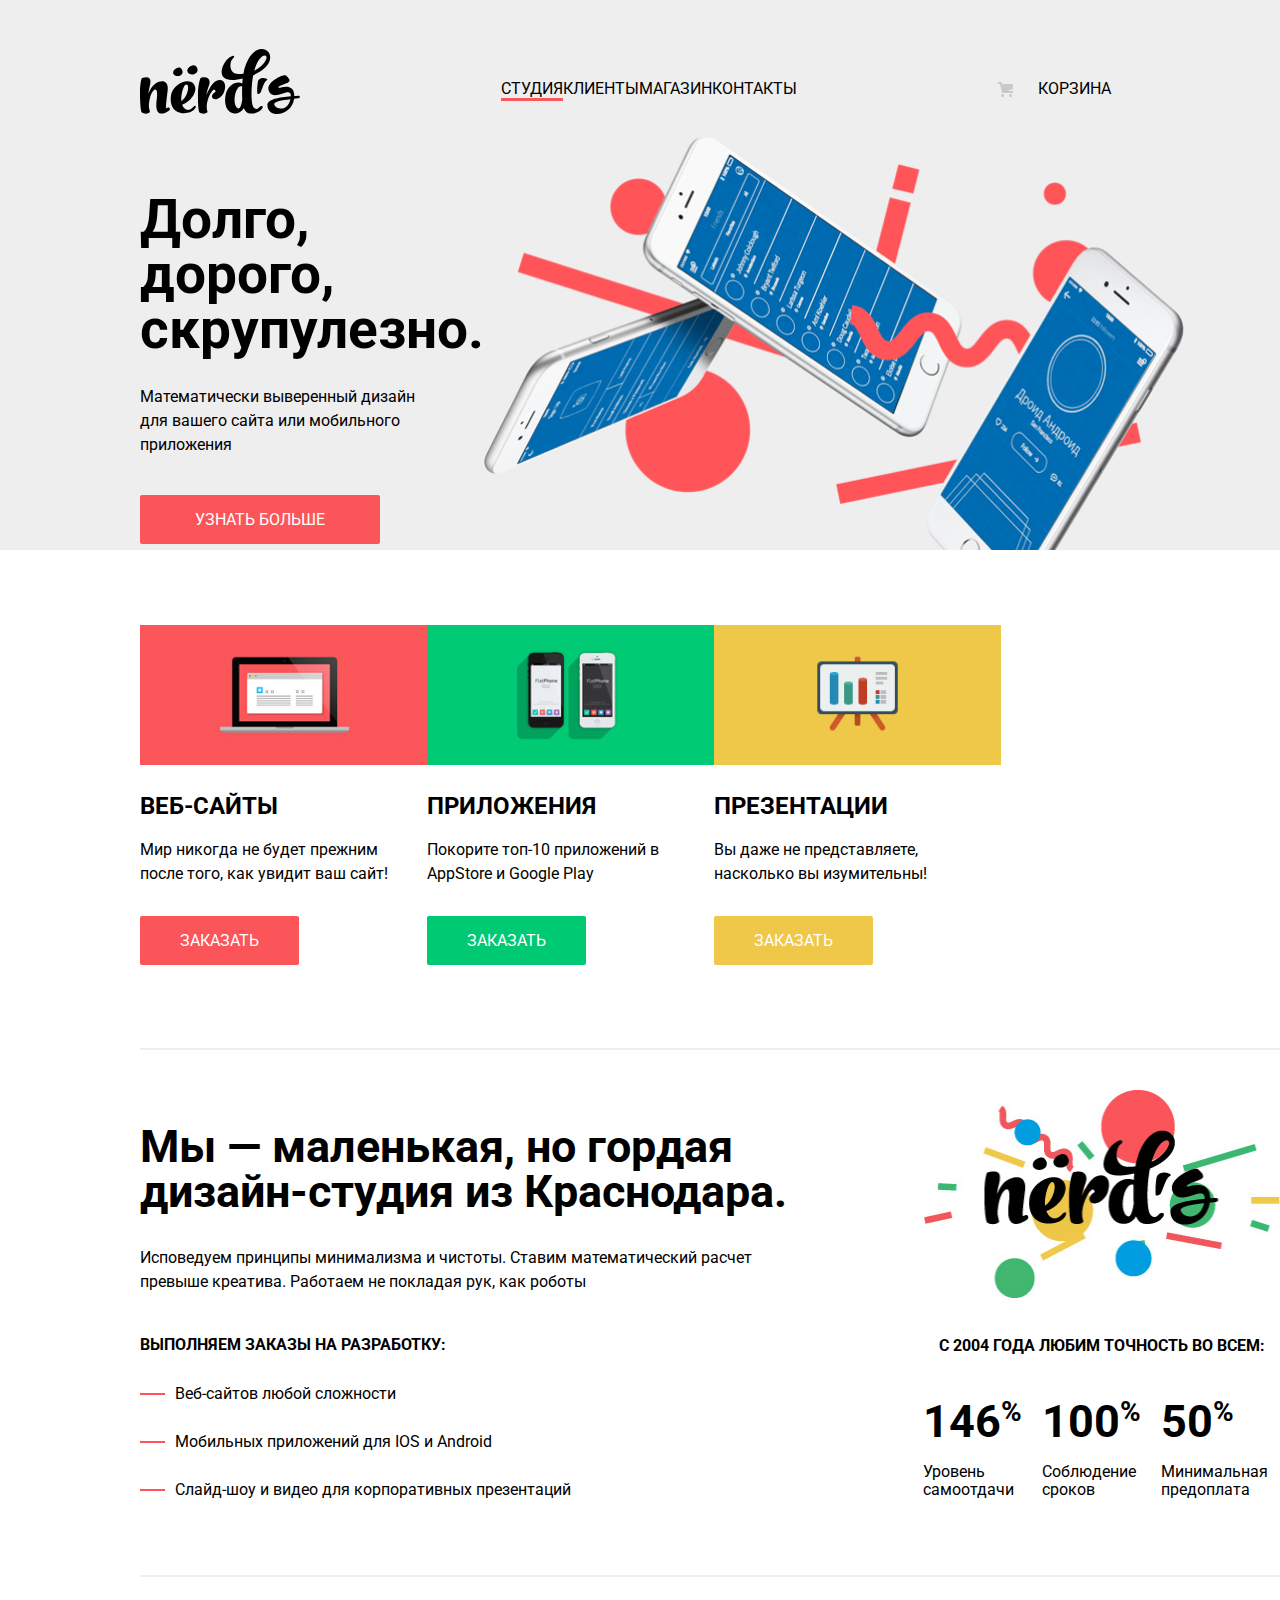
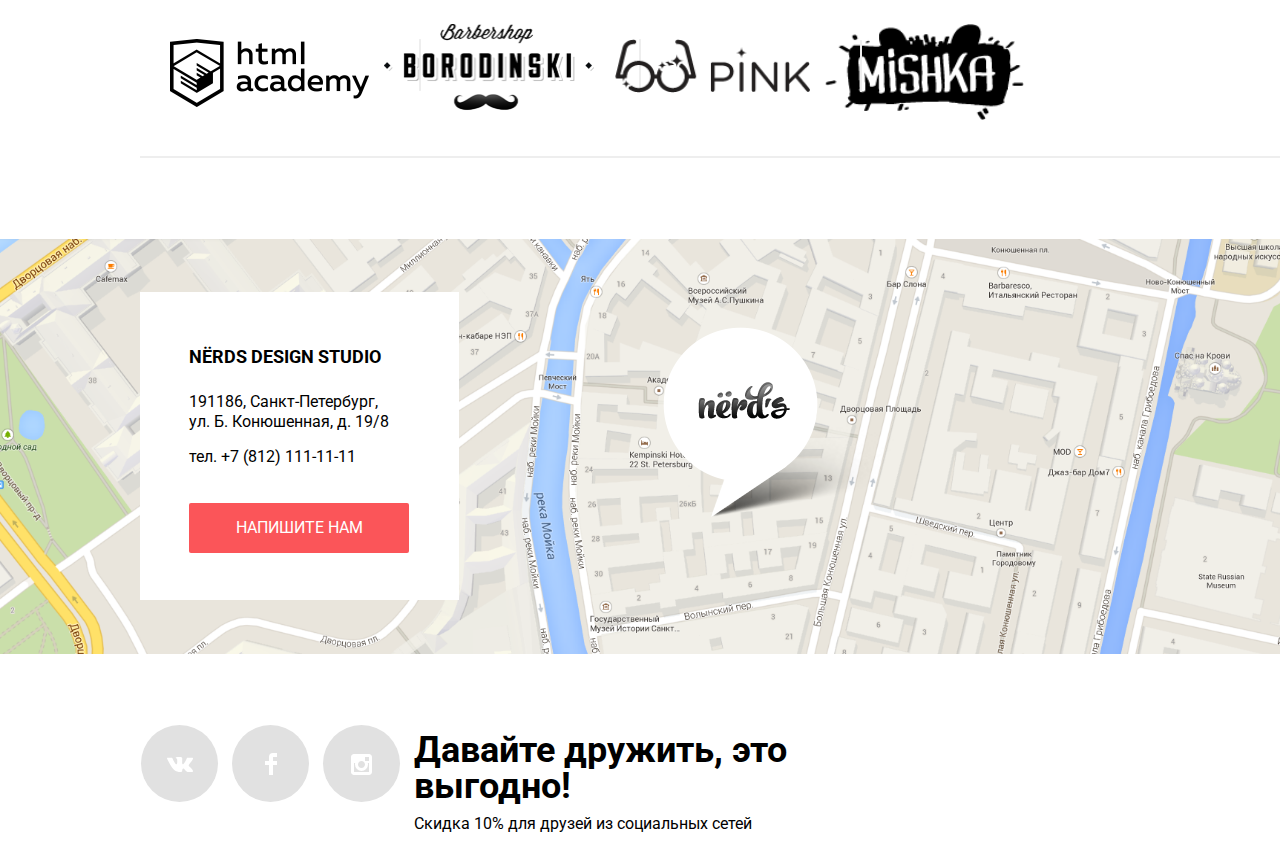
==== commit ad095986: "первая попытка финала" ====
--- a/source/index.html
+++ b/source/index.html
@@ -189,16 +189,30 @@
       <div class="social">
         <ul class="footer-links">
           <li>
-            <a class="link-vk" href="#" aria-label="Вконтакте"><img src="img/svg/vk-icon.svg" width="28" height="16"
-                alt="Vkontakte"><span class="visually-hidden">Vkontakte</span></a>
-          </li>
-          <li>
-            <a class="link-fb" href="#" aria-label="Фейсбук"><img src="img/svg/fb-icon.svg" width="15" height="23"
-                alt="Facebook"><span class="visually-hidden">Facebook</span></a>
-          </li>
-          <li>
-            <a class="link-in" href="#" aria-label="Инстаграмм"><img src="img/svg/insta-icon.svg" width="22" height="22"
-                alt="Instagram"><span class="visually-hidden">Instagram</span></a>
+            <a class="link-vk" href="#" aria-label="Вконтакте">
+              <svg xmlns="http://www.w3.org/2000/svg" width="26" height="15" viewBox="0 0 26 15">
+                <path fill="#FFF"
+                  d="M16.138 11.51c.956-.309 2.18 2.04 3.483 2.939.978.681 1.727.534 1.727.534l3.473-.05s1.815-.112.957-1.554c-.071-.12-.503-1.069-2.585-3.022-2.177-2.043-1.882-1.712.739-5.244 1.597-2.153 2.236-3.468 2.036-4.028-.192-.539-1.365-.399-1.365-.399L20.69.713c-.381.001-.704.119-.851.515-.003.004-.621 1.666-1.445 3.079-1.741 2.989-2.436 3.148-2.724 2.961-.661-.433-.494-1.737-.494-2.664 0-2.897.432-4.105-.846-4.417-.427-.104-.739-.172-1.828-.182-1.392-.021-2.574 0-3.244.329-.445.223-.786.712-.579.74.26.035.843.16 1.155.586.401.552.389 1.789.389 1.789s.229 3.411-.54 3.834c-.528.29-1.25-.302-2.803-3.016-.793-1.388-1.392-2.922-1.392-2.922s-.116-.285-.326-.441c-.25-.185-.6-.244-.6-.244L.848.684S.29.7.085.946c-.182.218-.015.668-.015.668s2.909 6.881 6.203 10.347c3.02 3.182 6.452 2.971 6.452 2.971h1.555s.469-.054.709-.312c.224-.24.214-.691.214-.691s-.031-2.109.935-2.419z" />
+              </svg>
+              <span class="visually-hidden">Vkontakte</span>
+            </a>
+          </li>
+          <li>
+            <a class="link-fb" href="#" aria-label="Фейсбук">
+              <svg xmlns="http://www.w3.org/2000/svg" width="12" height="22" viewBox="0 0 12 22">
+                <path fill="#FFF" d="M12 4V0H8a4 4 0 0 0-4 4v4H0v4h4v10h4V12h4V8H8V4h4z" />
+              </svg>
+              <span class="visually-hidden">Facebook</span>
+            </a>
+          </li>
+          <li>
+            <a class="link-in" href="#" aria-label="Инстаграмм">
+              <svg xmlns="http://www.w3.org/2000/svg" width="21" height="21" viewBox="0 0 21 21">
+                <path fill="#FFF"
+                  d="M18 0H3C1.35 0 0 1.35 0 3v15c0 1.65 1.35 3 3 3h15c1.65 0 3-1.35 3-3V3c0-1.65-1.35-3-3-3zm-7.5 7c1.93 0 3.5 1.57 3.5 3.5S12.43 14 10.5 14 7 12.43 7 10.5 8.57 7 10.5 7zM18 18H3V9h1.181A6.504 6.504 0 0 0 4 10.5a6.5 6.5 0 1 0 13 0 6.45 6.45 0 0 0-.181-1.5H18v9zm0-11h-4V3h4v4z" />
+              </svg>
+              <span class="visually-hidden">Instagram</span>
+            </a>
           </li>
         </ul>
         <div>
@@ -234,7 +248,7 @@
       </div>
     </section>
 
-    <!-- <script src="js/popups.js"></script> -->
+    <script src="js/popups.js"></script>
   </body>
 
 </html>--- a/source/css/style.css
+++ b/source/css/style.css
@@ -106,8 +106,8 @@
 }
 
 .container {
-  /*   max-width: 1440px; */
-  margin: 0 auto;
+  max-width: 1440px;
+  margin: 0 auto 0 0;
 }
 
 /* header */
@@ -120,7 +120,6 @@
 .main-header {
   display: flex;
   justify-content: space-between;
-
   padding: 49px 140px 15px 140px;
 }
 
@@ -516,24 +515,221 @@
 /* catalog */
 
 .catalog h1 {
-  font-size: 45px;
-  line-height: 45px;
+  display: block;
+  width: 100%;
+  height: 163px;
+  text-align: left;
+  padding-top: 56px;
+  padding-left: 354px;
+  margin-bottom: 56px;
+
+  font-size: 55px;
+  line-height: 55px;
+
+  background-color: #eeeeee;
+}
+
+.main-container {
+  display: flex;
+
+  margin-left: 139px;
 }
 
 /* filter */
 
+.filter-container {
+  display: flex;
+  flex-direction: column;
+
+  margin-right: 139px;
+}
+
 .filter legend {
+  margin-bottom: 48px;
   font-size: 18px;
   line-height: 30px;
   font-weight: bold;
+  letter-spacing: 1px;
   text-transform: uppercase;
 }
 
 .filter label {
-  font-size: 18px;
+  font-size: 16px;
   line-height: 20px;
 }
-
+/*  */
+.filter-parameters fieldset {
+  margin: 0;
+  padding: 0;
+  border: none;
+}
+
+.filter-parameters .price-field {
+  margin-bottom: 56px;
+  border-bottom: 1px solid #e5e5e5;
+}
+
+.price-line {
+  display: inline-block;
+  position: relative;
+  margin-bottom: 6px;
+  width: 261px;
+  height: 80px;
+  background-color: #f7f2ec;
+}
+
+.switch-min,
+.switch-max {
+  position: absolute;
+  width: 20px;
+  height: 22px;
+  background: url(../img/filter-button.svg) no-repeat;
+  background-size: contain;
+  cursor: pointer;
+}
+
+.switch-min {
+  top: 30px;
+  left: 20px;
+}
+
+.switch-max {
+  top: 30px;
+  right: 79px;
+}
+
+.price-line .toggle-switch {
+  width: 211px;
+  height: 2px;
+  margin: 39px auto;
+  background-color: #d7dcde;
+}
+
+.toggle-switch .switch-range {
+  width: 135px;
+  height: 2px;
+  background-color: #00cb75;
+}
+
+.price-input {
+  display: flex;
+  margin: 0;
+  padding-left: 2px;
+}
+
+.price-input input {
+  padding: 10px 1px 9px 4px;
+}
+.price-field input {
+  text-align: center;
+  width: 76px;
+}
+.price-min,
+.price-max {
+  background-color: #f7f2ec;
+  border: none;
+}
+
+.price-min {
+  margin-right: 33px;
+}
+
+.price-input span {
+  display: block;
+  margin: 8px 10px auto 0;
+}
+
+.power-field legend,
+.features-field legend {
+  letter-spacing: normal;
+}
+
+.grid-field {
+  margin-bottom: 44px;
+}
+
+.power-field legend,
+.features-field legend {
+  margin-bottom: 13px;
+}
+
+.grid-field li,
+.features-field li {
+  position: relative;
+  margin-bottom: 16px;
+  padding-left: 18px;
+}
+
+.grid-field input[type="radio"],
+.features-field input[type="checkbox"] {
+  opacity: 0;
+}
+
+.power-field label::before {
+  content: "";
+  position: absolute;
+
+  left: 2px;
+  width: 23px;
+  height: 26px;
+
+  background: url("../img/svg/radio-off.svg") no-repeat;
+  background-size: contain;
+
+  opacity: 0.6;
+}
+
+.features-field label::before {
+  content: "";
+  position: absolute;
+
+  left: 2px;
+  width: 23px;
+  height: 23px;
+
+  background: url("../img/svg/checkbox-off.svg") no-repeat;
+  background-size: contain;
+
+  opacity: 0.6;
+}
+
+.filter-parameters .features-field {
+  margin-bottom: 33px;
+}
+
+.filter-button {
+  outline: none;
+  padding-left: 88px;
+  padding-right: 88px;
+  color: #000000;
+  background-color: #ededed;
+}
+
+.filter-button:hover {
+  outline: none;
+  background-color: #dfdfdf;
+}
+
+.filter-button:active {
+  outline: none;
+  background-color: #dfdfdf;
+}
+
+input[type="radio"]:checked ~ label::before {
+  width: 27px;
+
+  background: url("../img/svg/radio-on.svg") no-repeat;
+  opacity: 1;
+}
+
+input[type="checkbox"]:checked ~ label::before {
+  width: 27px;
+
+  background: url("../img/svg/checkbox-on.svg") no-repeat;
+  opacity: 1;
+}
+
+/*  */
 .sorting h2 {
   font-size: 18px;
   line-height: 18px;
@@ -563,27 +759,164 @@
 
 /* end filter */
 
-/* samples */
+/* products */
+
+.products-container {
+  display: flex;
+  flex-direction: column;
+}
+
+.sorting,
+.sorting-list,
+.sorting-filter,
+.pages-list {
+  display: flex;
+  justify-content: space-between;
+}
+
+.sorting {
+  margin-top: 3px;
+  /* margin-right: 219px; */
+  margin-bottom: 58px;
+}
+
+.sorting-filter li:last-child {
+  margin-left: 19px;
+}
+
+.sorting-list {
+  width: 270px;
+  margin-left: 216px;
+}
+
+.samples {
+  width: 760px;
+  margin-bottom: 29px;
+}
+
+.samples-list {
+  display: flex;
+  flex-wrap: wrap;
+  justify-content: space-between;
+}
+
+.samples-list li {
+  position: relative;
+  margin-bottom: 27px;
+}
+
+.samples-list span {
+  display: block;
+  width: 360px;
+  height: 40px;
+  background-image: url("../img/browser.png");
+  background-repeat: no-repeat;
+  opacity: 0.2;
+}
+
+.sorting-filter svg {
+  opacity: 0.2;
+}
+
+.sorting-filter .down:hover svg {
+  opacity: 0.6;
+}
+
+.sorting-filter .down:active svg {
+  opacity: 1;
+}
+
+.sorting-filter .up:hover svg {
+  opacity: 0.6;
+}
+
+.sorting-filter .up:active svg {
+  opacity: 1;
+}
+
+.samples-list img {
+  margin-top: -1px;
+}
+
+.samples-buy {
+  display: none;
+  position: absolute;
+  bottom: 0;
+  left: 0;
+  width: 100%;
+  height: 238px;
+
+  text-align: center;
+  background-color: #eeeeee;
+}
 
 .samples h3 {
+  padding-top: 28px;
+  padding-bottom: 14px;
   font-size: 18px;
   line-height: 30px;
   text-transform: uppercase;
 }
 
 .samples p {
+  padding-left: 50px;
+  padding-right: 50px;
+  margin-bottom: 33px;
   font-size: 16px;
   line-height: 18px;
 
   color: #b2b2b2;
 }
 
-/* end samples */
+.samples-list li:hover .brows {
+  opacity: 1;
+}
+
+.samples-list li:hover .samples-buy {
+  display: block;
+}
+
+/* end products */
 
 .pages-list {
-  font-size: 18px;
-  line-height: 30px;
+  justify-content: left;
+  min-width: 445px;
+  margin-bottom: 61px;
+
+  font-size: 16px;
+  line-height: 18px;
   text-transform: uppercase;
+}
+
+.pages-list li {
+  margin-right: 11px;
+}
+
+.page a {
+  display: block;
+  padding: 15px 21px;
+  color: #000000;
+  background-color: #ededed;
+}
+
+.page-active a {
+  padding: 11px 17px;
+  border: 4px solid #ededed;
+  background-color: #ffffff;
+  border-radius: 5%;
+}
+
+.page-next a {
+  padding: 15px 76px;
+}
+
+.page a:hover {
+  background-color: #dfdfdf;
+}
+
+.page a:active {
+  color: #dfdfdf;
+  background-color: #d5d5d5;
 }
 
 /* end catalog */
@@ -656,7 +989,7 @@
 .marker {
   position: absolute;
   top: 88px;
-  right: 469px;
+  right: 386px;
 }
 
 .footer-links a {
@@ -674,9 +1007,7 @@
   display: flex;
   justify-content: space-between;
   padding-left: 141px;
-  padding-right: 438px;
-
-  margin-bottom: 200px; /* якорь: убрать */
+  padding-right: 359px;
 }
 
 .footer-links {
@@ -694,6 +1025,30 @@
 .social h3 {
   margin-top: 7px;
   margin-bottom: 10px;
+}
+
+.link-vk svg {
+  margin-top: 32px;
+}
+
+.link-fb svg {
+  margin-top: 28px;
+}
+
+.link-in svg {
+  margin-top: 29px;
+}
+
+.footer-links a:hover {
+  background-color: #df5759;
+}
+
+.footer-links a:active {
+  background-color: #881618;
+}
+
+.footer-links a:active svg path {
+  fill: #000;
 }
 
 /* end footer */
@@ -776,6 +1131,18 @@
   padding: 15px 84px;
 }
 
+.write-us-field input:hover,
+.write-us-field textarea:hover {
+  border: 2px solid #b3b8bb;
+}
+
+.write-us-field input:focus,
+.write-us-field textarea:focus {
+  border: 2px solid #000;
+}
+
+/* якорь: невалидность */
+
 .button-close {
   position: absolute;
 
@@ -819,9 +1186,48 @@
 
 .modal-show {
   display: block;
-}
-
-
-
+  animation-name: jump;
+  animation-duration: 0.6s;
+}
+
+.modal-error {
+  animation-name: shake;
+  animation-duration: 0.6s;
+}
 
 /* end modal */
+
+@keyframes jump {
+  0% {
+    transform: translateY(2000px);
+  }
+  70% {
+    transform: translateY(-30px);
+  }
+  90% {
+    transform: translateY(10px);
+  }
+  100% {
+    transform: translateY(0);
+  }
+}
+
+@keyframes shake {
+  0%,
+  100% {
+    transform: translateX(0);
+  }
+  10%,
+  30%,
+  50%,
+  70%,
+  90% {
+    transform: translateX(-10px);
+  }
+  20%,
+  40%,
+  60%,
+  80% {
+    transform: translateX(10px);
+  }
+}
